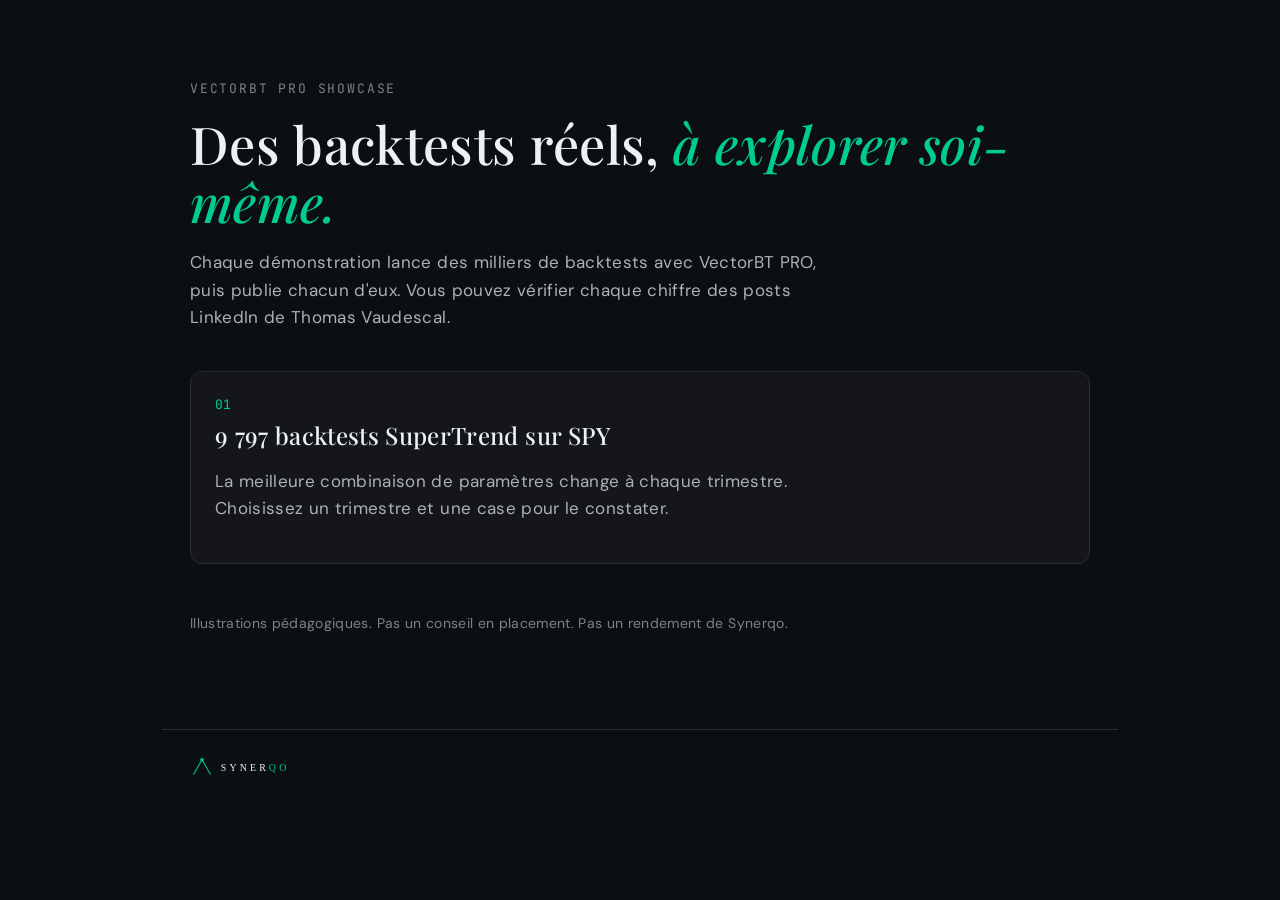
==== index.html @ d6ac77ed "feat: site supertrend-wfo, 9 797 backtests SuperTrend sur SPY" ====
<!doctype html>
<html lang="fr">
<head>
<meta charset="utf-8">
<meta name="viewport" content="width=device-width, initial-scale=1">
<title>VectorBT PRO showcase | Synerqo</title>
<meta name="description" content="Démonstrations de backtesting avec VectorBT PRO, à explorer soi-même.">
<link rel="icon" href="logo.svg">
<style>
  @font-face { font-family: "Playfair Display"; font-weight: 500; src: url(fonts/PlayfairDisplay-normal-500-latin-48d1e9.woff2) format("woff2"); }
  @font-face { font-family: "Playfair Display"; font-weight: 500; font-style: italic; src: url(fonts/PlayfairDisplay-italic-500-latin-9385b6.woff2) format("woff2"); }
  @font-face { font-family: "DM Sans"; font-weight: 400; src: url(fonts/DMSans-normal-400-latin-8ca1b7.woff2) format("woff2"); }
  @font-face { font-family: "JetBrains Mono"; font-weight: 400; src: url(fonts/JetBrainsMono-normal-400-latin-480c06.woff2) format("woff2"); }
  :root { --bg: oklch(0.165 0.006 250); --surface: oklch(0.2 0.007 250); --fg: oklch(0.955 0.008 240); --fg-2: oklch(0.76 0.008 240); --fg-3: oklch(0.605 0.008 240); --line: oklch(0.295 0.007 250); --emerald: oklch(0.745 0.158 165); }
  html { background: var(--bg); color: var(--fg); }
  body { margin: 0; font: 400 17px/1.6 "DM Sans", system-ui, sans-serif; letter-spacing: 0.02em; }
  main { max-width: 900px; margin: 0 auto; padding: 80px 28px; }
  .eyebrow { font: 400 13px "JetBrains Mono", monospace; text-transform: uppercase; letter-spacing: 0.14em; color: var(--fg-3); }
  h1 { font: 500 clamp(34px, 5vw, 52px)/1.12 "Playfair Display", Georgia, serif; margin: 18px 0; }
  h1 em { color: var(--emerald); }
  p { color: var(--fg-2); max-width: 640px; }
  a.card { display: block; margin-top: 40px; padding: 24px; background: var(--surface); border: 1px solid var(--line); border-radius: 12px; color: inherit; text-decoration: none; transition: border-color 120ms cubic-bezier(0.25, 1, 0.5, 1); }
  a.card:hover { border-color: var(--emerald); }
  a.card:focus-visible { outline: 2px solid var(--emerald); outline-offset: 2px; }
  .card h2 { font: 500 24px "Playfair Display", Georgia, serif; margin: 6px 0; }
  .card .n { font: 400 13px "JetBrains Mono", monospace; color: var(--emerald); }
  .warn { margin-top: 48px; font-size: 14px; color: var(--fg-3); }
  footer { max-width: 900px; margin: 0 auto; padding: 24px 28px 48px; border-top: 1px solid var(--line); }
</style>
</head>
<body>
<main>
  <div class="eyebrow">VectorBT PRO showcase</div>
  <h1>Des backtests réels, <em>à explorer soi-même.</em></h1>
  <p>Chaque démonstration lance des milliers de backtests avec VectorBT PRO, puis publie chacun d'eux.
    Vous pouvez vérifier chaque chiffre des posts LinkedIn de Thomas Vaudescal.</p>
  <a class="card" href="supertrend-wfo/">
    <div class="n">01</div>
    <h2>9 797 backtests SuperTrend sur SPY</h2>
    <p>La meilleure combinaison de paramètres change à chaque trimestre. Choisissez un trimestre et une case pour le constater.</p>
  </a>
  <p class="warn">Illustrations pédagogiques. Pas un conseil en placement. Pas un rendement de Synerqo.</p>
</main>
<footer><a href="https://synerqo.com" rel="noopener"><img src="logo.svg" alt="Synerqo" height="26"></a></footer>
</body>
</html>
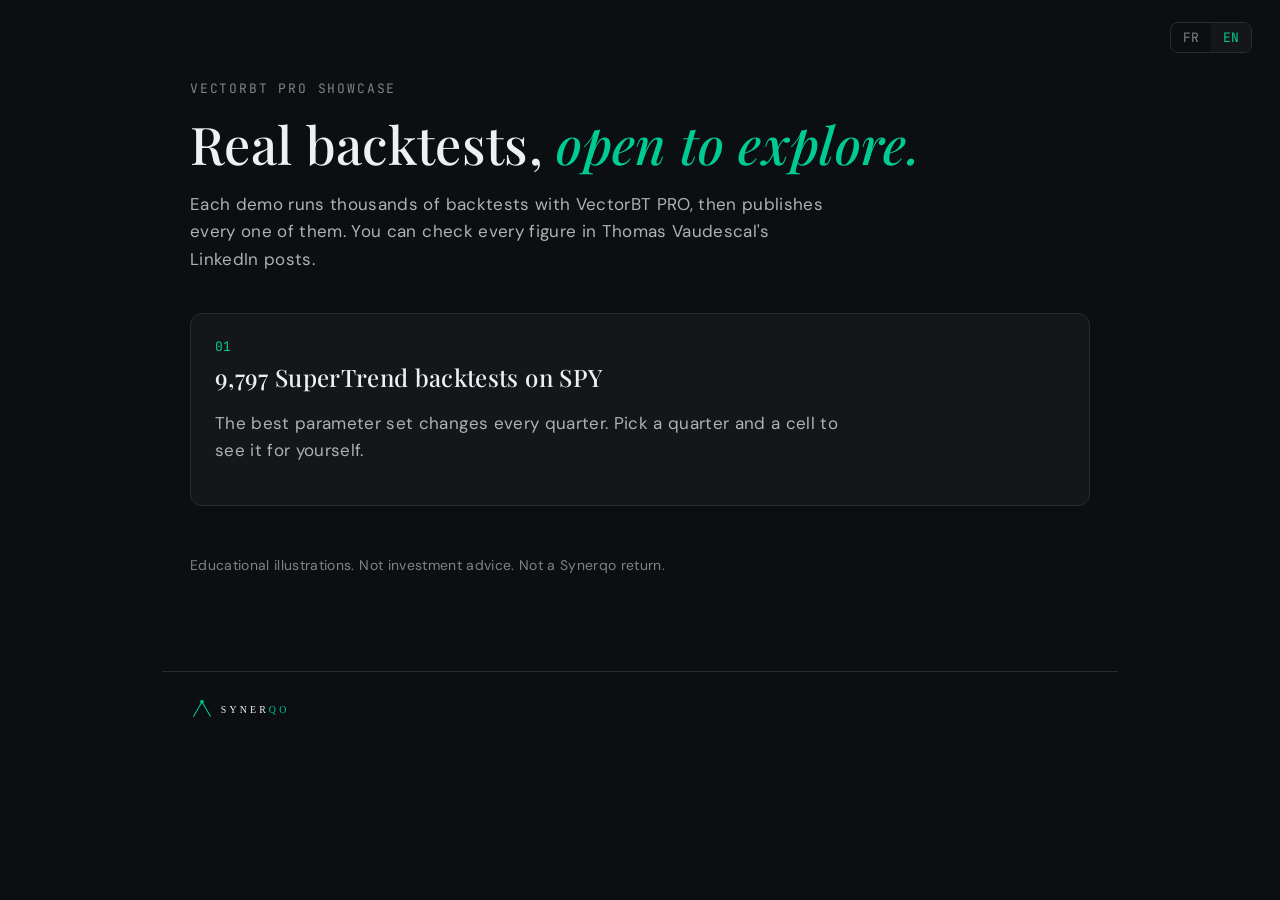
==== commit 76535a5a: "feat: site bilingue FR/EN, 4 analyses supplémentaires (rangs, trajectoire, walk-forward rejoué, robu" ====
--- a/index.html
+++ b/index.html
@@ -1,9 +1,10 @@
 <!doctype html>
-<html lang="fr">
+<html lang="en">
 <head>
 <meta charset="utf-8">
 <meta name="viewport" content="width=device-width, initial-scale=1">
 <title>VectorBT PRO showcase | Synerqo</title>
+<style>[data-l]{display:none} html[lang=fr] [data-l=fr], html[lang=en] [data-l=en]{display:revert} .lang{position:absolute;top:22px;right:28px;display:inline-flex;border:1px solid oklch(0.295 0.007 250);border-radius:8px;overflow:hidden} .lang button{background:transparent;color:oklch(0.605 0.008 240);border:0;padding:6px 12px;font:500 13px "JetBrains Mono",monospace;cursor:pointer} .lang button[aria-pressed=true]{color:oklch(0.745 0.158 165);background:oklch(0.2 0.007 250)}</style>
 <meta name="description" content="Démonstrations de backtesting avec VectorBT PRO, à explorer soi-même.">
 <link rel="icon" href="logo.svg">
 <style>
@@ -29,18 +30,31 @@
 </style>
 </head>
 <body>
+<div class="lang" role="group" aria-label="Language"><button type="button" data-set="fr">FR</button><button type="button" data-set="en">EN</button></div>
 <main>
   <div class="eyebrow">VectorBT PRO showcase</div>
-  <h1>Des backtests réels, <em>à explorer soi-même.</em></h1>
-  <p>Chaque démonstration lance des milliers de backtests avec VectorBT PRO, puis publie chacun d'eux.
-    Vous pouvez vérifier chaque chiffre des posts LinkedIn de Thomas Vaudescal.</p>
+  <h1 data-l="fr">Des backtests réels, <em>à explorer soi-même.</em></h1>
+  <h1 data-l="en">Real backtests, <em>open to explore.</em></h1>
+  <p data-l="fr">Chaque démonstration lance des milliers de backtests avec VectorBT PRO, puis publie chacun d'eux. Vous pouvez vérifier chaque chiffre des posts LinkedIn de Thomas Vaudescal.</p>
+  <p data-l="en">Each demo runs thousands of backtests with VectorBT PRO, then publishes every one of them. You can check every figure in Thomas Vaudescal's LinkedIn posts.</p>
   <a class="card" href="supertrend-wfo/">
     <div class="n">01</div>
-    <h2>9 797 backtests SuperTrend sur SPY</h2>
-    <p>La meilleure combinaison de paramètres change à chaque trimestre. Choisissez un trimestre et une case pour le constater.</p>
+    <h2 data-l="fr">9 797 backtests SuperTrend sur SPY</h2>
+    <h2 data-l="en">9,797 SuperTrend backtests on SPY</h2>
+    <p data-l="fr">La meilleure combinaison de paramètres change à chaque trimestre. Choisissez un trimestre et une case pour le constater.</p>
+    <p data-l="en">The best parameter set changes every quarter. Pick a quarter and a cell to see it for yourself.</p>
   </a>
-  <p class="warn">Illustrations pédagogiques. Pas un conseil en placement. Pas un rendement de Synerqo.</p>
+  <p class="warn" data-l="fr">Illustrations pédagogiques. Pas un conseil en placement. Pas un rendement de Synerqo.</p>
+  <p class="warn" data-l="en">Educational illustrations. Not investment advice. Not a Synerqo return.</p>
 </main>
 <footer><a href="https://synerqo.com" rel="noopener"><img src="logo.svg" alt="Synerqo" height="26"></a></footer>
+<script>
+  const set = (l) => { document.documentElement.lang = l; localStorage.setItem("lang", l);
+    document.querySelectorAll(".lang button").forEach((b) => b.setAttribute("aria-pressed", String(b.dataset.set === l)));
+    document.querySelectorAll("a.card").forEach((a) => (a.href = "supertrend-wfo/?lang=" + l)); };
+  document.querySelectorAll(".lang button").forEach((b) => b.addEventListener("click", () => set(b.dataset.set)));
+  const q = new URLSearchParams(location.search).get("lang");
+  set(q === "fr" || q === "en" ? q : localStorage.getItem("lang") || (navigator.language.startsWith("fr") ? "fr" : "en"));
+</script>
 </body>
 </html>
